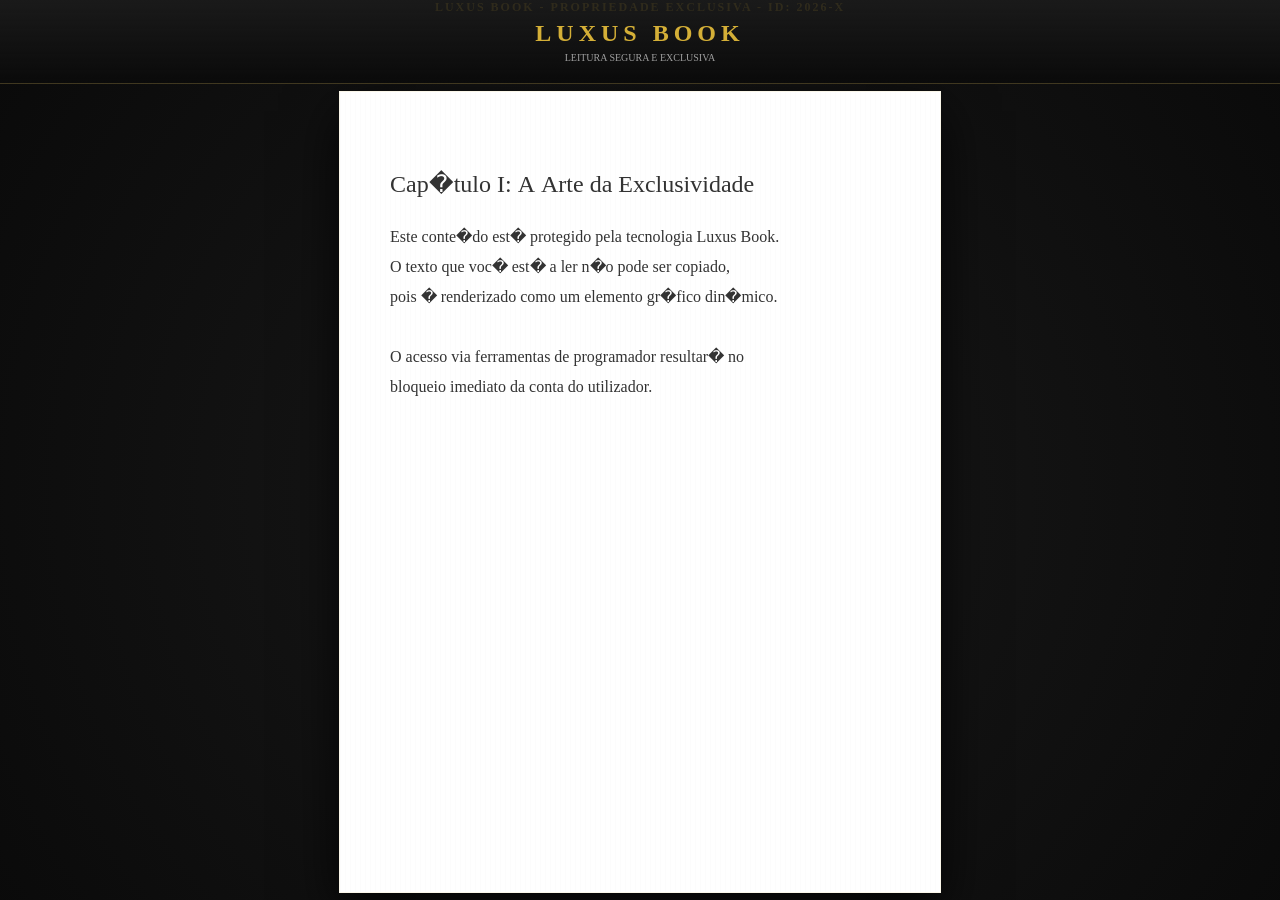
==== index.html @ 4447b988 "Add files via upload" ====
<!DOCTYPE html>
<html lang="pt-pt">
<head>
    <meta charset="UTF-8">
    <meta name="viewport" content="width=device-width, initial-scale=1.0, maximum-scale=1.0, user-scalable=no">
    <title>Luxus Book - Secure Digital Vault</title>
    
    <style>
        /* --- ESTILO LUXUS BOOK --- */
        :root {
            --luxus-gold: #D4AF37;
            --luxus-black: #0a0a0a;
            --luxus-white: #ffffff;
        }

        body, html {
            margin: 0;
            padding: 0;
            background-color: var(--luxus-black);
            font-family: 'Georgia', serif;
            overflow: hidden; /* Impede scroll desnecess�rio */
            height: 100%;
        }

        #luxus-reader-container {
            display: flex;
            flex-direction: column;
            align-items: center;
            height: 100vh;
            width: 100vw;
            position: relative;
            user-select: none !important;
            -webkit-user-select: none;
        }

        /* --- MARCA D'�GUA DIN�MICA --- */
        #luxus-tracker {
            position: fixed;
            z-index: 9999;
            opacity: 0.12;
            color: var(--luxus-gold);
            pointer-events: none;
            font-size: 12px;
            font-weight: bold;
            white-space: nowrap;
            text-transform: uppercase;
            letter-spacing: 2px;
        }

        /* --- CABE�ALHO --- */
        .luxus-header {
            width: 100%;
            padding: 20px 0;
            text-align: center;
            background: linear-gradient(to bottom, #1a1a1a, transparent);
            border-bottom: 1px solid rgba(212, 175, 55, 0.2);
            z-index: 100;
        }

        .luxus-header h1 {
            color: var(--luxus-gold);
            margin: 0;
            font-size: 24px;
            letter-spacing: 5px;
        }

        .luxus-header p {
            color: var(--luxus-white);
            font-size: 10px;
            margin: 5px 0 0;
            text-transform: uppercase;
            opacity: 0.6;
        }

        /* --- �REA DO LEITOR --- */
        #canvas-holder {
            flex-grow: 1;
            display: flex;
            justify-content: center;
            align-items: center;
            padding: 20px;
            width: 100%;
            overflow-y: auto;
            background: radial-gradient(circle, #1a1a1a 0%, #0a0a0a 100%);
        }

        #luxus-canvas {
            box-shadow: 0 20px 50px rgba(0,0,0,0.8);
            max-width: 100%;
            border: 1px solid rgba(212, 175, 55, 0.1);
            background-color: white;
            transition: filter 0.3s ease;
        }

        /* --- ALERTAS E BLOQUEIOS --- */
        #violation-alert {
            display: none;
            position: fixed;
            top: 0;
            left: 0;
            width: 100%;
            height: 100%;
            background: var(--luxus-black);
            color: #ff4444;
            z-index: 10000;
            justify-content: center;
            align-items: center;
            text-align: center;
            font-family: sans-serif;
            padding: 20px;
            box-sizing: border-box;
        }

        /* ESCUDO DE IMPRESS�O */
        @media print {
            body { display: none !important; }
        }
    </style>
</head>
<body oncontextmenu="return false;">

    <div id="luxus-reader-container">
        <!-- Marca d'�gua de Rastreamento -->
        <div id="luxus-tracker">LUXUS BOOK - PROPRIEDADE EXCLUSIVA - ID: 2026-X</div>
        
        <!-- Aviso de Viola��o -->
        <div id="violation-alert">
            <div>
                <h1 style="font-size: 40px;">??</h1>
                <h2>ACESSO BLOQUEADO</h2>
                <p>Foi detectada uma tentativa de captura de ecr� ou interfer�ncia t�cnica.</p>
                <p style="color: gray; font-size: 12px;">Esta ocorr�ncia foi enviada para o administrador do Luxus Book.</p>
            </div>
        </div>

        <header class="luxus-header">
            <h1>LUXUS BOOK</h1>
            <p>Leitura Segura e Exclusiva</p>
        </header>

        <div id="canvas-holder">
            <canvas id="luxus-canvas"></canvas>
        </div>
    </div>

    <script>
        (function() {
            'use strict';

            // --- 1. BLOQUEIO DE ENGENHARIA REVERSA (ANTI-DEBUG) ---
            setInterval(function() {
                const t0 = performance.now();
                debugger; 
                const t1 = performance.now();
                if (t1 - t0 > 100) {
                    document.getElementById('luxus-reader-container').style.display = 'none';
                    document.body.innerHTML = "<div style='color:white; text-align:center; margin-top:20%;'>Acesso revogado: Uso de ferramentas de inspe��o detectado.</div>";
                }
            }, 500);

            // --- 2. PROTE��O CONTRA CAPTURA (SCREENSHOT/PRINT) ---
            window.addEventListener('keyup', (e) => {
                if (e.key === 'PrintScreen' || e.keyCode === 44) {
                    navigator.clipboard.writeText("Acesso Proibido - Luxus Book");
                    triggerViolation();
                }
            });

            function triggerViolation() {
                document.getElementById('canvas-holder').style.display = 'none';
                document.getElementById('violation-alert').style.display = 'flex';
            }

            // --- 3. BLOQUEIO DE TECLAS DE ATALHO ---
            window.addEventListener('keydown', (e) => {
                const forbidden = ['s', 'p', 'u', 'i', 'c', 'j'];
                if ((e.ctrlKey || e.metaKey) && forbidden.includes(e.key.toLowerCase())) {
                    e.preventDefault();
                    return false;
                }
            });

            // --- 4. MARCA D'�GUA DIN�MICA (TRACKING) ---
            const tracker = document.getElementById('luxus-tracker');
            document.addEventListener('mousemove', (e) => {
                tracker.style.left = (e.clientX + 20) + 'px';
                tracker.style.top = (e.clientY + 20) + 'px';
            });

            // --- 5. RENDERIZA��O SEGURA (Simula��o de carga) ---
            const canvas = document.getElementById('luxus-canvas');
            const ctx = canvas.getContext('2d');

            function renderLuxusPage() {
                canvas.width = 600;
                canvas.height = 800;
                
                // Simula��o de conte�do desenhado (O texto nunca � texto real no DOM)
                ctx.fillStyle = "white";
                ctx.fillRect(0, 0, canvas.width, canvas.height);
                
                ctx.fillStyle = "#333";
                ctx.font = "24px Georgia";
                ctx.fillText("Cap�tulo I: A Arte da Exclusividade", 50, 100);
                
                ctx.font = "16px Georgia";
                const lines = [
                    "Este conte�do est� protegido pela tecnologia Luxus Book.",
                    "O texto que voc� est� a ler n�o pode ser copiado,",
                    "pois � renderizado como um elemento gr�fico din�mico.",
                    "",
                    "O acesso via ferramentas de programador resultar� no",
                    "bloqueio imediato da conta do utilizador."
                ];
                
                lines.forEach((line, index) => {
                    ctx.fillText(line, 50, 150 + (index * 30));
                });

                // Ru�do visual anti-OCR
                ctx.fillStyle = "rgba(0,0,0,0.01)";
                for(let i=0; i<canvas.width; i+=5) {
                    ctx.fillRect(i, 0, 1, canvas.height);
                }
            }

            renderLuxusPage();
        })();
    </script>
</body>
</html>
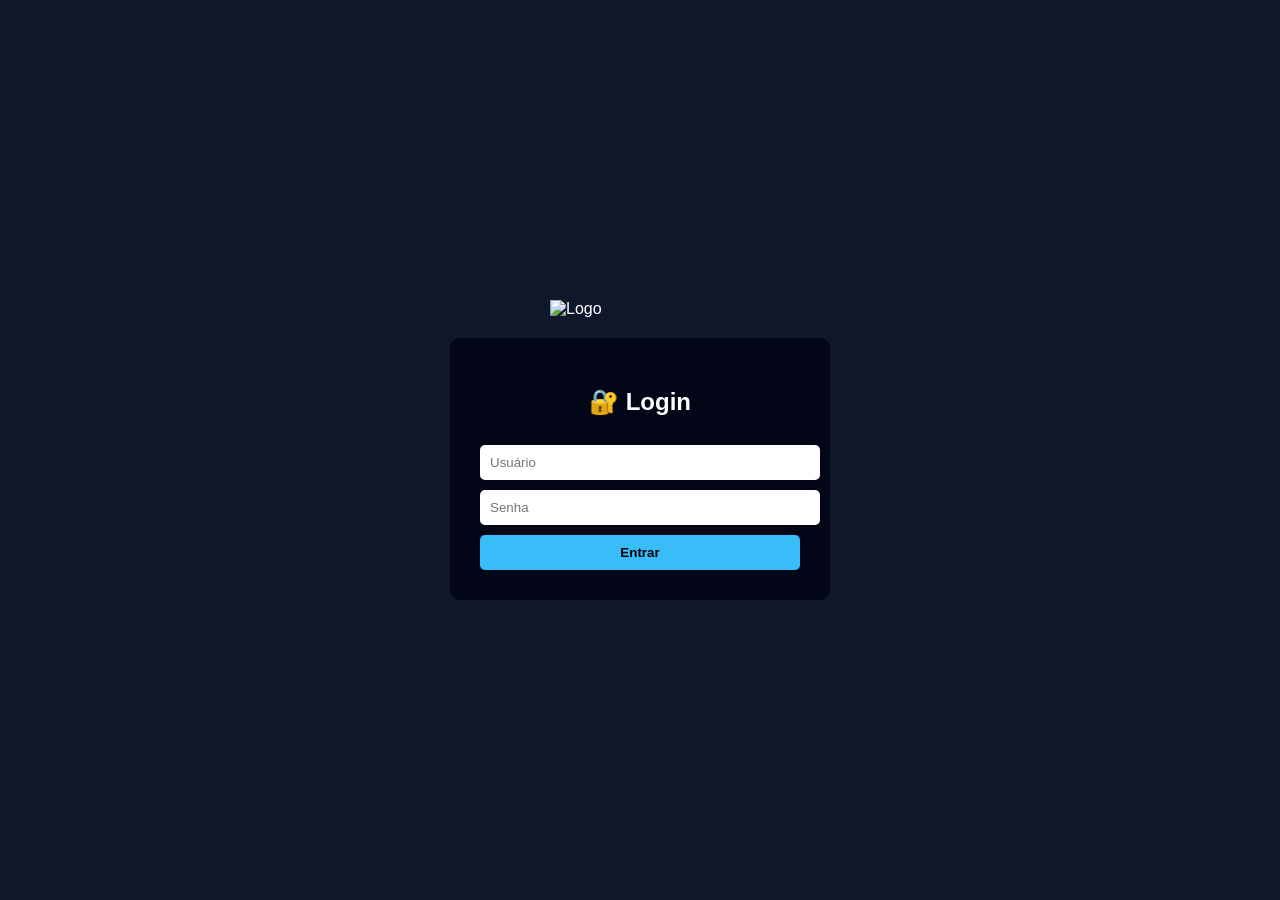
==== commit d2b926fc: "index.html" ====
--- a/index.html
+++ b/index.html
@@ -1,231 +1,103 @@
 <!DOCTYPE html>
-<html lang="pt-pt">
+<html lang="pt">
 <head>
-    <meta charset="UTF-8">
-    <meta name="viewport" content="width=device-width, initial-scale=1.0, maximum-scale=1.0, user-scalable=no">
-    <title>Luxus Book - Secure Digital Vault</title>
-    
-    <style>
-        /* --- ESTILO LUXUS BOOK --- */
-        :root {
-            --luxus-gold: #D4AF37;
-            --luxus-black: #0a0a0a;
-            --luxus-white: #ffffff;
-        }
+<meta charset="UTF-8">
+<title>Login</title>
 
-        body, html {
-            margin: 0;
-            padding: 0;
-            background-color: var(--luxus-black);
-            font-family: 'Georgia', serif;
-            overflow: hidden; /* Impede scroll desnecess�rio */
-            height: 100%;
-        }
+<style>
+body {
+  margin: 0;
+  font-family: Arial;
+  background: #0f172a;
+  display: flex;
+  flex-direction: column;
+  align-items: center;
+  justify-content: center;
+  height: 100vh;
+  color: white;
+}
 
-        #luxus-reader-container {
-            display: flex;
-            flex-direction: column;
-            align-items: center;
-            height: 100vh;
-            width: 100vw;
-            position: relative;
-            user-select: none !important;
-            -webkit-user-select: none;
-        }
+/* LOGO FORA DA BOX */
+.logo {
+  width: 180px;
+  height: auto;
+  object-fit: contain;
+  margin-bottom: 20px;
+}
 
-        /* --- MARCA D'�GUA DIN�MICA --- */
-        #luxus-tracker {
-            position: fixed;
-            z-index: 9999;
-            opacity: 0.12;
-            color: var(--luxus-gold);
-            pointer-events: none;
-            font-size: 12px;
-            font-weight: bold;
-            white-space: nowrap;
-            text-transform: uppercase;
-            letter-spacing: 2px;
-        }
+/* caixa login */
+.box {
+  background: #020617;
+  padding: 30px;
+  border-radius: 10px;
+  width: 320px;
+  text-align: center;
+}
 
-        /* --- CABE�ALHO --- */
-        .luxus-header {
-            width: 100%;
-            padding: 20px 0;
-            text-align: center;
-            background: linear-gradient(to bottom, #1a1a1a, transparent);
-            border-bottom: 1px solid rgba(212, 175, 55, 0.2);
-            z-index: 100;
-        }
+input, button {
+  width: 100%;
+  padding: 10px;
+  margin-top: 10px;
+  border-radius: 5px;
+  border: none;
+}
 
-        .luxus-header h1 {
-            color: var(--luxus-gold);
-            margin: 0;
-            font-size: 24px;
-            letter-spacing: 5px;
-        }
+button {
+  background: #38bdf8;
+  font-weight: bold;
+  cursor: pointer;
+  transition: 0.3s;
+}
 
-        .luxus-header p {
-            color: var(--luxus-white);
-            font-size: 10px;
-            margin: 5px 0 0;
-            text-transform: uppercase;
-            opacity: 0.6;
-        }
+button:hover {
+  background: #0ea5e9;
+}
 
-        /* --- �REA DO LEITOR --- */
-        #canvas-holder {
-            flex-grow: 1;
-            display: flex;
-            justify-content: center;
-            align-items: center;
-            padding: 20px;
-            width: 100%;
-            overflow-y: auto;
-            background: radial-gradient(circle, #1a1a1a 0%, #0a0a0a 100%);
-        }
+/* responsivo */
+@media (max-width: 500px) {
+  .box {
+    width: 85%;
+  }
 
-        #luxus-canvas {
-            box-shadow: 0 20px 50px rgba(0,0,0,0.8);
-            max-width: 100%;
-            border: 1px solid rgba(212, 175, 55, 0.1);
-            background-color: white;
-            transition: filter 0.3s ease;
-        }
+  .logo {
+    width: 140px;
+    height: auto;
+  }
+}
+</style>
+</head>
 
-        /* --- ALERTAS E BLOQUEIOS --- */
-        #violation-alert {
-            display: none;
-            position: fixed;
-            top: 0;
-            left: 0;
-            width: 100%;
-            height: 100%;
-            background: var(--luxus-black);
-            color: #ff4444;
-            z-index: 10000;
-            justify-content: center;
-            align-items: center;
-            text-align: center;
-            font-family: sans-serif;
-            padding: 20px;
-            box-sizing: border-box;
-        }
+<body>
 
-        /* ESCUDO DE IMPRESS�O */
-        @media print {
-            body { display: none !important; }
-        }
-    </style>
-</head>
-<body oncontextmenu="return false;">
+<!-- LOGO FORA DA BOX -->
+<img src="Cleanvault actualizado.png" class="logo" alt="Logo">
 
-    <div id="luxus-reader-container">
-        <!-- Marca d'�gua de Rastreamento -->
-        <div id="luxus-tracker">LUXUS BOOK - PROPRIEDADE EXCLUSIVA - ID: 2026-X</div>
-        
-        <!-- Aviso de Viola��o -->
-        <div id="violation-alert">
-            <div>
-                <h1 style="font-size: 40px;">??</h1>
-                <h2>ACESSO BLOQUEADO</h2>
-                <p>Foi detectada uma tentativa de captura de ecr� ou interfer�ncia t�cnica.</p>
-                <p style="color: gray; font-size: 12px;">Esta ocorr�ncia foi enviada para o administrador do Luxus Book.</p>
-            </div>
-        </div>
+<div class="box">
+  <h2>🔐 Login</h2>
 
-        <header class="luxus-header">
-            <h1>LUXUS BOOK</h1>
-            <p>Leitura Segura e Exclusiva</p>
-        </header>
+  <input id="user" placeholder="Usuário">
+  <input id="pass" type="password" placeholder="Senha">
 
-        <div id="canvas-holder">
-            <canvas id="luxus-canvas"></canvas>
-        </div>
-    </div>
+  <button onclick="login()">Entrar</button>
+</div>
 
-    <script>
-        (function() {
-            'use strict';
+<script>
+function login() {
+  const user = document.getElementById("user").value;
+  const pass = document.getElementById("pass").value;
 
-            // --- 1. BLOQUEIO DE ENGENHARIA REVERSA (ANTI-DEBUG) ---
-            setInterval(function() {
-                const t0 = performance.now();
-                debugger; 
-                const t1 = performance.now();
-                if (t1 - t0 > 100) {
-                    document.getElementById('luxus-reader-container').style.display = 'none';
-                    document.body.innerHTML = "<div style='color:white; text-align:center; margin-top:20%;'>Acesso revogado: Uso de ferramentas de inspe��o detectado.</div>";
-                }
-            }, 500);
+  const users = JSON.parse(localStorage.getItem("users")) || [];
 
-            // --- 2. PROTE��O CONTRA CAPTURA (SCREENSHOT/PRINT) ---
-            window.addEventListener('keyup', (e) => {
-                if (e.key === 'PrintScreen' || e.keyCode === 44) {
-                    navigator.clipboard.writeText("Acesso Proibido - Luxus Book");
-                    triggerViolation();
-                }
-            });
+  const found = users.find(u => u.username === user && u.password === pass);
 
-            function triggerViolation() {
-                document.getElementById('canvas-holder').style.display = 'none';
-                document.getElementById('violation-alert').style.display = 'flex';
-            }
+  if(found) {
+    localStorage.setItem("loggedUser", user);
+    window.location.href = "bienviu.html";
+  } else {
+    alert("Usuário ou senha incorretos");
+  }
+}
+</script>
 
-            // --- 3. BLOQUEIO DE TECLAS DE ATALHO ---
-            window.addEventListener('keydown', (e) => {
-                const forbidden = ['s', 'p', 'u', 'i', 'c', 'j'];
-                if ((e.ctrlKey || e.metaKey) && forbidden.includes(e.key.toLowerCase())) {
-                    e.preventDefault();
-                    return false;
-                }
-            });
-
-            // --- 4. MARCA D'�GUA DIN�MICA (TRACKING) ---
-            const tracker = document.getElementById('luxus-tracker');
-            document.addEventListener('mousemove', (e) => {
-                tracker.style.left = (e.clientX + 20) + 'px';
-                tracker.style.top = (e.clientY + 20) + 'px';
-            });
-
-            // --- 5. RENDERIZA��O SEGURA (Simula��o de carga) ---
-            const canvas = document.getElementById('luxus-canvas');
-            const ctx = canvas.getContext('2d');
-
-            function renderLuxusPage() {
-                canvas.width = 600;
-                canvas.height = 800;
-                
-                // Simula��o de conte�do desenhado (O texto nunca � texto real no DOM)
-                ctx.fillStyle = "white";
-                ctx.fillRect(0, 0, canvas.width, canvas.height);
-                
-                ctx.fillStyle = "#333";
-                ctx.font = "24px Georgia";
-                ctx.fillText("Cap�tulo I: A Arte da Exclusividade", 50, 100);
-                
-                ctx.font = "16px Georgia";
-                const lines = [
-                    "Este conte�do est� protegido pela tecnologia Luxus Book.",
-                    "O texto que voc� est� a ler n�o pode ser copiado,",
-                    "pois � renderizado como um elemento gr�fico din�mico.",
-                    "",
-                    "O acesso via ferramentas de programador resultar� no",
-                    "bloqueio imediato da conta do utilizador."
-                ];
-                
-                lines.forEach((line, index) => {
-                    ctx.fillText(line, 50, 150 + (index * 30));
-                });
-
-                // Ru�do visual anti-OCR
-                ctx.fillStyle = "rgba(0,0,0,0.01)";
-                for(let i=0; i<canvas.width; i+=5) {
-                    ctx.fillRect(i, 0, 1, canvas.height);
-                }
-            }
-
-            renderLuxusPage();
-        })();
-    </script>
 </body>
-</html>+</html>
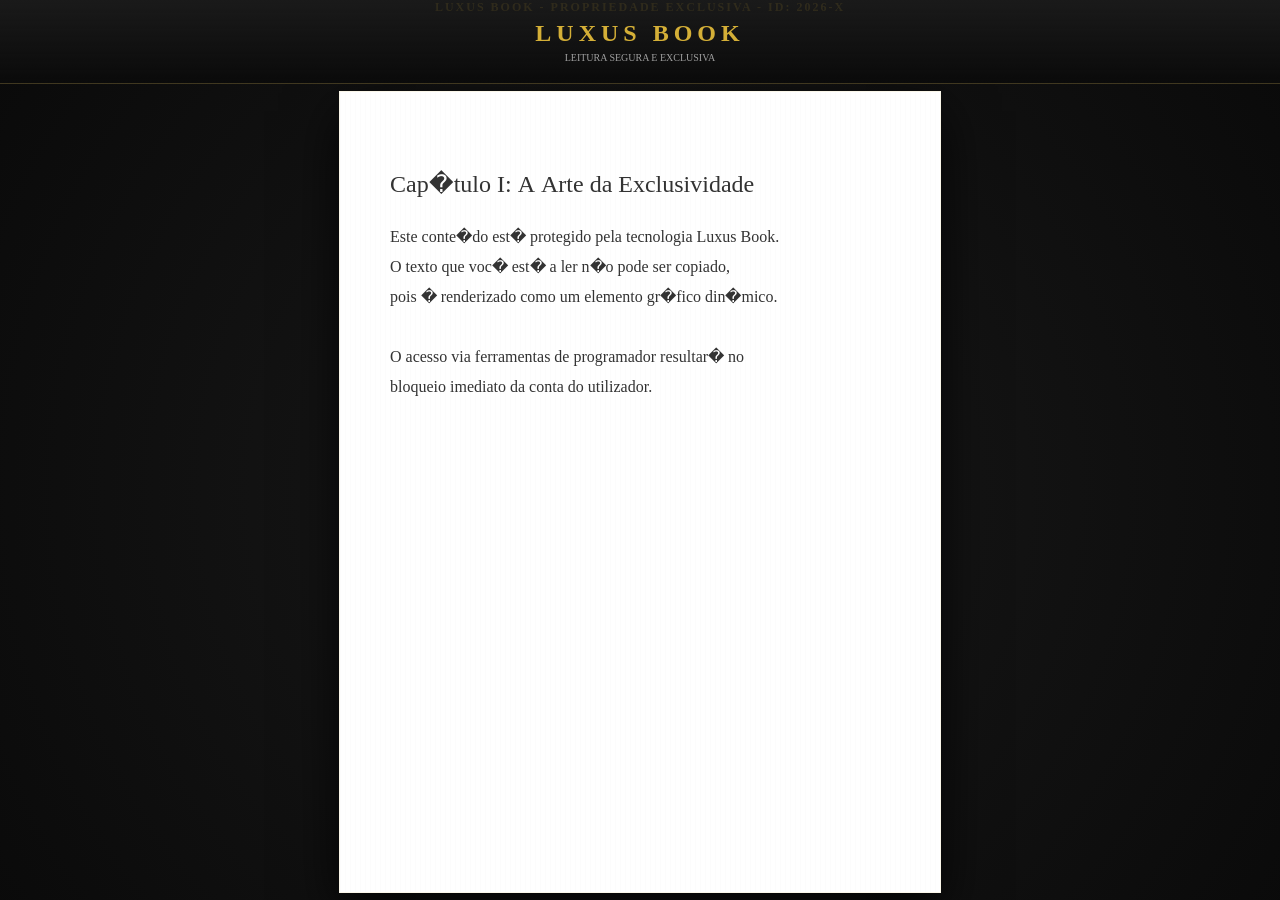
==== commit 3a5d8cac: "Add files via upload" ====
--- a/index.html
+++ b/index.html
@@ -1,103 +1,231 @@
 <!DOCTYPE html>
-<html lang="pt">
+<html lang="pt-pt">
 <head>
-<meta charset="UTF-8">
-<title>Login</title>
-
-<style>
-body {
-  margin: 0;
-  font-family: Arial;
-  background: #0f172a;
-  display: flex;
-  flex-direction: column;
-  align-items: center;
-  justify-content: center;
-  height: 100vh;
-  color: white;
-}
-
-/* LOGO FORA DA BOX */
-.logo {
-  width: 180px;
-  height: auto;
-  object-fit: contain;
-  margin-bottom: 20px;
-}
-
-/* caixa login */
-.box {
-  background: #020617;
-  padding: 30px;
-  border-radius: 10px;
-  width: 320px;
-  text-align: center;
-}
-
-input, button {
-  width: 100%;
-  padding: 10px;
-  margin-top: 10px;
-  border-radius: 5px;
-  border: none;
-}
-
-button {
-  background: #38bdf8;
-  font-weight: bold;
-  cursor: pointer;
-  transition: 0.3s;
-}
-
-button:hover {
-  background: #0ea5e9;
-}
-
-/* responsivo */
-@media (max-width: 500px) {
-  .box {
-    width: 85%;
-  }
-
-  .logo {
-    width: 140px;
-    height: auto;
-  }
-}
-</style>
+    <meta charset="UTF-8">
+    <meta name="viewport" content="width=device-width, initial-scale=1.0, maximum-scale=1.0, user-scalable=no">
+    <title>Luxus Book - Secure Digital Vault</title>
+    
+    <style>
+        /* --- ESTILO LUXUS BOOK --- */
+        :root {
+            --luxus-gold: #D4AF37;
+            --luxus-black: #0a0a0a;
+            --luxus-white: #ffffff;
+        }
+
+        body, html {
+            margin: 0;
+            padding: 0;
+            background-color: var(--luxus-black);
+            font-family: 'Georgia', serif;
+            overflow: hidden; /* Impede scroll desnecess�rio */
+            height: 100%;
+        }
+
+        #luxus-reader-container {
+            display: flex;
+            flex-direction: column;
+            align-items: center;
+            height: 100vh;
+            width: 100vw;
+            position: relative;
+            user-select: none !important;
+            -webkit-user-select: none;
+        }
+
+        /* --- MARCA D'�GUA DIN�MICA --- */
+        #luxus-tracker {
+            position: fixed;
+            z-index: 9999;
+            opacity: 0.12;
+            color: var(--luxus-gold);
+            pointer-events: none;
+            font-size: 12px;
+            font-weight: bold;
+            white-space: nowrap;
+            text-transform: uppercase;
+            letter-spacing: 2px;
+        }
+
+        /* --- CABE�ALHO --- */
+        .luxus-header {
+            width: 100%;
+            padding: 20px 0;
+            text-align: center;
+            background: linear-gradient(to bottom, #1a1a1a, transparent);
+            border-bottom: 1px solid rgba(212, 175, 55, 0.2);
+            z-index: 100;
+        }
+
+        .luxus-header h1 {
+            color: var(--luxus-gold);
+            margin: 0;
+            font-size: 24px;
+            letter-spacing: 5px;
+        }
+
+        .luxus-header p {
+            color: var(--luxus-white);
+            font-size: 10px;
+            margin: 5px 0 0;
+            text-transform: uppercase;
+            opacity: 0.6;
+        }
+
+        /* --- �REA DO LEITOR --- */
+        #canvas-holder {
+            flex-grow: 1;
+            display: flex;
+            justify-content: center;
+            align-items: center;
+            padding: 20px;
+            width: 100%;
+            overflow-y: auto;
+            background: radial-gradient(circle, #1a1a1a 0%, #0a0a0a 100%);
+        }
+
+        #luxus-canvas {
+            box-shadow: 0 20px 50px rgba(0,0,0,0.8);
+            max-width: 100%;
+            border: 1px solid rgba(212, 175, 55, 0.1);
+            background-color: white;
+            transition: filter 0.3s ease;
+        }
+
+        /* --- ALERTAS E BLOQUEIOS --- */
+        #violation-alert {
+            display: none;
+            position: fixed;
+            top: 0;
+            left: 0;
+            width: 100%;
+            height: 100%;
+            background: var(--luxus-black);
+            color: #ff4444;
+            z-index: 10000;
+            justify-content: center;
+            align-items: center;
+            text-align: center;
+            font-family: sans-serif;
+            padding: 20px;
+            box-sizing: border-box;
+        }
+
+        /* ESCUDO DE IMPRESS�O */
+        @media print {
+            body { display: none !important; }
+        }
+    </style>
 </head>
-
-<body>
-
-<!-- LOGO FORA DA BOX -->
-<img src="Cleanvault actualizado.png" class="logo" alt="Logo">
-
-<div class="box">
-  <h2>🔐 Login</h2>
-
-  <input id="user" placeholder="Usuário">
-  <input id="pass" type="password" placeholder="Senha">
-
-  <button onclick="login()">Entrar</button>
-</div>
-
-<script>
-function login() {
-  const user = document.getElementById("user").value;
-  const pass = document.getElementById("pass").value;
-
-  const users = JSON.parse(localStorage.getItem("users")) || [];
-
-  const found = users.find(u => u.username === user && u.password === pass);
-
-  if(found) {
-    localStorage.setItem("loggedUser", user);
-    window.location.href = "bienviu.html";
-  } else {
-    alert("Usuário ou senha incorretos");
-  }
-}
-</script>
-
+<body oncontextmenu="return false;">
+
+    <div id="luxus-reader-container">
+        <!-- Marca d'�gua de Rastreamento -->
+        <div id="luxus-tracker">LUXUS BOOK - PROPRIEDADE EXCLUSIVA - ID: 2026-X</div>
+        
+        <!-- Aviso de Viola��o -->
+        <div id="violation-alert">
+            <div>
+                <h1 style="font-size: 40px;">??</h1>
+                <h2>ACESSO BLOQUEADO</h2>
+                <p>Foi detectada uma tentativa de captura de ecr� ou interfer�ncia t�cnica.</p>
+                <p style="color: gray; font-size: 12px;">Esta ocorr�ncia foi enviada para o administrador do Luxus Book.</p>
+            </div>
+        </div>
+
+        <header class="luxus-header">
+            <h1>LUXUS BOOK</h1>
+            <p>Leitura Segura e Exclusiva</p>
+        </header>
+
+        <div id="canvas-holder">
+            <canvas id="luxus-canvas"></canvas>
+        </div>
+    </div>
+
+    <script>
+        (function() {
+            'use strict';
+
+            // --- 1. BLOQUEIO DE ENGENHARIA REVERSA (ANTI-DEBUG) ---
+            setInterval(function() {
+                const t0 = performance.now();
+                debugger; 
+                const t1 = performance.now();
+                if (t1 - t0 > 100) {
+                    document.getElementById('luxus-reader-container').style.display = 'none';
+                    document.body.innerHTML = "<div style='color:white; text-align:center; margin-top:20%;'>Acesso revogado: Uso de ferramentas de inspe��o detectado.</div>";
+                }
+            }, 500);
+
+            // --- 2. PROTE��O CONTRA CAPTURA (SCREENSHOT/PRINT) ---
+            window.addEventListener('keyup', (e) => {
+                if (e.key === 'PrintScreen' || e.keyCode === 44) {
+                    navigator.clipboard.writeText("Acesso Proibido - Luxus Book");
+                    triggerViolation();
+                }
+            });
+
+            function triggerViolation() {
+                document.getElementById('canvas-holder').style.display = 'none';
+                document.getElementById('violation-alert').style.display = 'flex';
+            }
+
+            // --- 3. BLOQUEIO DE TECLAS DE ATALHO ---
+            window.addEventListener('keydown', (e) => {
+                const forbidden = ['s', 'p', 'u', 'i', 'c', 'j'];
+                if ((e.ctrlKey || e.metaKey) && forbidden.includes(e.key.toLowerCase())) {
+                    e.preventDefault();
+                    return false;
+                }
+            });
+
+            // --- 4. MARCA D'�GUA DIN�MICA (TRACKING) ---
+            const tracker = document.getElementById('luxus-tracker');
+            document.addEventListener('mousemove', (e) => {
+                tracker.style.left = (e.clientX + 20) + 'px';
+                tracker.style.top = (e.clientY + 20) + 'px';
+            });
+
+            // --- 5. RENDERIZA��O SEGURA (Simula��o de carga) ---
+            const canvas = document.getElementById('luxus-canvas');
+            const ctx = canvas.getContext('2d');
+
+            function renderLuxusPage() {
+                canvas.width = 600;
+                canvas.height = 800;
+                
+                // Simula��o de conte�do desenhado (O texto nunca � texto real no DOM)
+                ctx.fillStyle = "white";
+                ctx.fillRect(0, 0, canvas.width, canvas.height);
+                
+                ctx.fillStyle = "#333";
+                ctx.font = "24px Georgia";
+                ctx.fillText("Cap�tulo I: A Arte da Exclusividade", 50, 100);
+                
+                ctx.font = "16px Georgia";
+                const lines = [
+                    "Este conte�do est� protegido pela tecnologia Luxus Book.",
+                    "O texto que voc� est� a ler n�o pode ser copiado,",
+                    "pois � renderizado como um elemento gr�fico din�mico.",
+                    "",
+                    "O acesso via ferramentas de programador resultar� no",
+                    "bloqueio imediato da conta do utilizador."
+                ];
+                
+                lines.forEach((line, index) => {
+                    ctx.fillText(line, 50, 150 + (index * 30));
+                });
+
+                // Ru�do visual anti-OCR
+                ctx.fillStyle = "rgba(0,0,0,0.01)";
+                for(let i=0; i<canvas.width; i+=5) {
+                    ctx.fillRect(i, 0, 1, canvas.height);
+                }
+            }
+
+            renderLuxusPage();
+        })();
+    </script>
 </body>
-</html>
+</html>
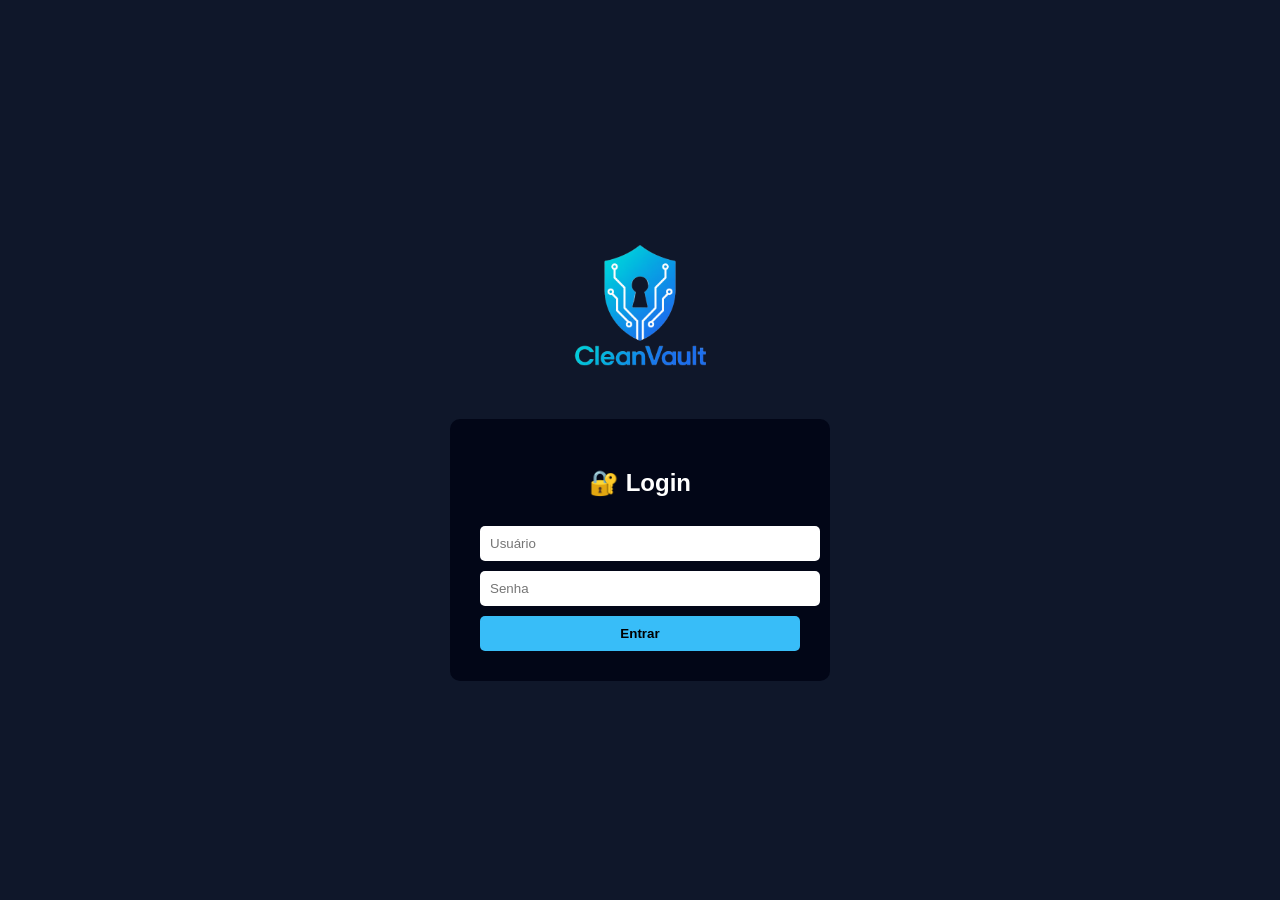
==== commit d42b51fc: "index.html" ====
--- a/index.html
+++ b/index.html
@@ -1,231 +1,103 @@
 <!DOCTYPE html>
-<html lang="pt-pt">
+<html lang="pt">
 <head>
-    <meta charset="UTF-8">
-    <meta name="viewport" content="width=device-width, initial-scale=1.0, maximum-scale=1.0, user-scalable=no">
-    <title>Luxus Book - Secure Digital Vault</title>
-    
-    <style>
-        /* --- ESTILO LUXUS BOOK --- */
-        :root {
-            --luxus-gold: #D4AF37;
-            --luxus-black: #0a0a0a;
-            --luxus-white: #ffffff;
-        }
+<meta charset="UTF-8">
+<title>Login</title>
 
-        body, html {
-            margin: 0;
-            padding: 0;
-            background-color: var(--luxus-black);
-            font-family: 'Georgia', serif;
-            overflow: hidden; /* Impede scroll desnecess�rio */
-            height: 100%;
-        }
+<style>
+body {
+  margin: 0;
+  font-family: Arial;
+  background: #0f172a;
+  display: flex;
+  flex-direction: column;
+  align-items: center;
+  justify-content: center;
+  height: 100vh;
+  color: white;
+}
 
-        #luxus-reader-container {
-            display: flex;
-            flex-direction: column;
-            align-items: center;
-            height: 100vh;
-            width: 100vw;
-            position: relative;
-            user-select: none !important;
-            -webkit-user-select: none;
-        }
+/* LOGO FORA DA BOX */
+.logo {
+  width: 180px;
+  height: auto;
+  object-fit: contain;
+  margin-bottom: 20px;
+}
 
-        /* --- MARCA D'�GUA DIN�MICA --- */
-        #luxus-tracker {
-            position: fixed;
-            z-index: 9999;
-            opacity: 0.12;
-            color: var(--luxus-gold);
-            pointer-events: none;
-            font-size: 12px;
-            font-weight: bold;
-            white-space: nowrap;
-            text-transform: uppercase;
-            letter-spacing: 2px;
-        }
+/* caixa login */
+.box {
+  background: #020617;
+  padding: 30px;
+  border-radius: 10px;
+  width: 320px;
+  text-align: center;
+}
 
-        /* --- CABE�ALHO --- */
-        .luxus-header {
-            width: 100%;
-            padding: 20px 0;
-            text-align: center;
-            background: linear-gradient(to bottom, #1a1a1a, transparent);
-            border-bottom: 1px solid rgba(212, 175, 55, 0.2);
-            z-index: 100;
-        }
+input, button {
+  width: 100%;
+  padding: 10px;
+  margin-top: 10px;
+  border-radius: 5px;
+  border: none;
+}
 
-        .luxus-header h1 {
-            color: var(--luxus-gold);
-            margin: 0;
-            font-size: 24px;
-            letter-spacing: 5px;
-        }
+button {
+  background: #38bdf8;
+  font-weight: bold;
+  cursor: pointer;
+  transition: 0.3s;
+}
 
-        .luxus-header p {
-            color: var(--luxus-white);
-            font-size: 10px;
-            margin: 5px 0 0;
-            text-transform: uppercase;
-            opacity: 0.6;
-        }
+button:hover {
+  background: #0ea5e9;
+}
 
-        /* --- �REA DO LEITOR --- */
-        #canvas-holder {
-            flex-grow: 1;
-            display: flex;
-            justify-content: center;
-            align-items: center;
-            padding: 20px;
-            width: 100%;
-            overflow-y: auto;
-            background: radial-gradient(circle, #1a1a1a 0%, #0a0a0a 100%);
-        }
+/* responsivo */
+@media (max-width: 500px) {
+  .box {
+    width: 85%;
+  }
 
-        #luxus-canvas {
-            box-shadow: 0 20px 50px rgba(0,0,0,0.8);
-            max-width: 100%;
-            border: 1px solid rgba(212, 175, 55, 0.1);
-            background-color: white;
-            transition: filter 0.3s ease;
-        }
+  .logo {
+    width: 140px;
+    height: auto;
+  }
+}
+</style>
+</head>
 
-        /* --- ALERTAS E BLOQUEIOS --- */
-        #violation-alert {
-            display: none;
-            position: fixed;
-            top: 0;
-            left: 0;
-            width: 100%;
-            height: 100%;
-            background: var(--luxus-black);
-            color: #ff4444;
-            z-index: 10000;
-            justify-content: center;
-            align-items: center;
-            text-align: center;
-            font-family: sans-serif;
-            padding: 20px;
-            box-sizing: border-box;
-        }
+<body>
 
-        /* ESCUDO DE IMPRESS�O */
-        @media print {
-            body { display: none !important; }
-        }
-    </style>
-</head>
-<body oncontextmenu="return false;">
+<!-- LOGO FORA DA BOX -->
+<img src="Cleanvault actualizado.png" class="logo" alt="Logo">
 
-    <div id="luxus-reader-container">
-        <!-- Marca d'�gua de Rastreamento -->
-        <div id="luxus-tracker">LUXUS BOOK - PROPRIEDADE EXCLUSIVA - ID: 2026-X</div>
-        
-        <!-- Aviso de Viola��o -->
-        <div id="violation-alert">
-            <div>
-                <h1 style="font-size: 40px;">??</h1>
-                <h2>ACESSO BLOQUEADO</h2>
-                <p>Foi detectada uma tentativa de captura de ecr� ou interfer�ncia t�cnica.</p>
-                <p style="color: gray; font-size: 12px;">Esta ocorr�ncia foi enviada para o administrador do Luxus Book.</p>
-            </div>
-        </div>
+<div class="box">
+  <h2>🔐 Login</h2>
 
-        <header class="luxus-header">
-            <h1>LUXUS BOOK</h1>
-            <p>Leitura Segura e Exclusiva</p>
-        </header>
+  <input id="user" placeholder="Usuário">
+  <input id="pass" type="password" placeholder="Senha">
 
-        <div id="canvas-holder">
-            <canvas id="luxus-canvas"></canvas>
-        </div>
-    </div>
+  <button onclick="login()">Entrar</button>
+</div>
 
-    <script>
-        (function() {
-            'use strict';
+<script>
+function login() {
+  const user = document.getElementById("user").value;
+  const pass = document.getElementById("pass").value;
 
-            // --- 1. BLOQUEIO DE ENGENHARIA REVERSA (ANTI-DEBUG) ---
-            setInterval(function() {
-                const t0 = performance.now();
-                debugger; 
-                const t1 = performance.now();
-                if (t1 - t0 > 100) {
-                    document.getElementById('luxus-reader-container').style.display = 'none';
-                    document.body.innerHTML = "<div style='color:white; text-align:center; margin-top:20%;'>Acesso revogado: Uso de ferramentas de inspe��o detectado.</div>";
-                }
-            }, 500);
+  const users = JSON.parse(localStorage.getItem("users")) || [];
 
-            // --- 2. PROTE��O CONTRA CAPTURA (SCREENSHOT/PRINT) ---
-            window.addEventListener('keyup', (e) => {
-                if (e.key === 'PrintScreen' || e.keyCode === 44) {
-                    navigator.clipboard.writeText("Acesso Proibido - Luxus Book");
-                    triggerViolation();
-                }
-            });
+  const found = users.find(u => u.username === user && u.password === pass);
 
-            function triggerViolation() {
-                document.getElementById('canvas-holder').style.display = 'none';
-                document.getElementById('violation-alert').style.display = 'flex';
-            }
+  if(found) {
+    localStorage.setItem("loggedUser", user);
+    window.location.href = "bienviu.html";
+  } else {
+    alert("Usuário ou senha incorretos");
+  }
+}
+</script>
 
-            // --- 3. BLOQUEIO DE TECLAS DE ATALHO ---
-            window.addEventListener('keydown', (e) => {
-                const forbidden = ['s', 'p', 'u', 'i', 'c', 'j'];
-                if ((e.ctrlKey || e.metaKey) && forbidden.includes(e.key.toLowerCase())) {
-                    e.preventDefault();
-                    return false;
-                }
-            });
-
-            // --- 4. MARCA D'�GUA DIN�MICA (TRACKING) ---
-            const tracker = document.getElementById('luxus-tracker');
-            document.addEventListener('mousemove', (e) => {
-                tracker.style.left = (e.clientX + 20) + 'px';
-                tracker.style.top = (e.clientY + 20) + 'px';
-            });
-
-            // --- 5. RENDERIZA��O SEGURA (Simula��o de carga) ---
-            const canvas = document.getElementById('luxus-canvas');
-            const ctx = canvas.getContext('2d');
-
-            function renderLuxusPage() {
-                canvas.width = 600;
-                canvas.height = 800;
-                
-                // Simula��o de conte�do desenhado (O texto nunca � texto real no DOM)
-                ctx.fillStyle = "white";
-                ctx.fillRect(0, 0, canvas.width, canvas.height);
-                
-                ctx.fillStyle = "#333";
-                ctx.font = "24px Georgia";
-                ctx.fillText("Cap�tulo I: A Arte da Exclusividade", 50, 100);
-                
-                ctx.font = "16px Georgia";
-                const lines = [
-                    "Este conte�do est� protegido pela tecnologia Luxus Book.",
-                    "O texto que voc� est� a ler n�o pode ser copiado,",
-                    "pois � renderizado como um elemento gr�fico din�mico.",
-                    "",
-                    "O acesso via ferramentas de programador resultar� no",
-                    "bloqueio imediato da conta do utilizador."
-                ];
-                
-                lines.forEach((line, index) => {
-                    ctx.fillText(line, 50, 150 + (index * 30));
-                });
-
-                // Ru�do visual anti-OCR
-                ctx.fillStyle = "rgba(0,0,0,0.01)";
-                for(let i=0; i<canvas.width; i+=5) {
-                    ctx.fillRect(i, 0, 1, canvas.height);
-                }
-            }
-
-            renderLuxusPage();
-        })();
-    </script>
 </body>
-</html>+</html>
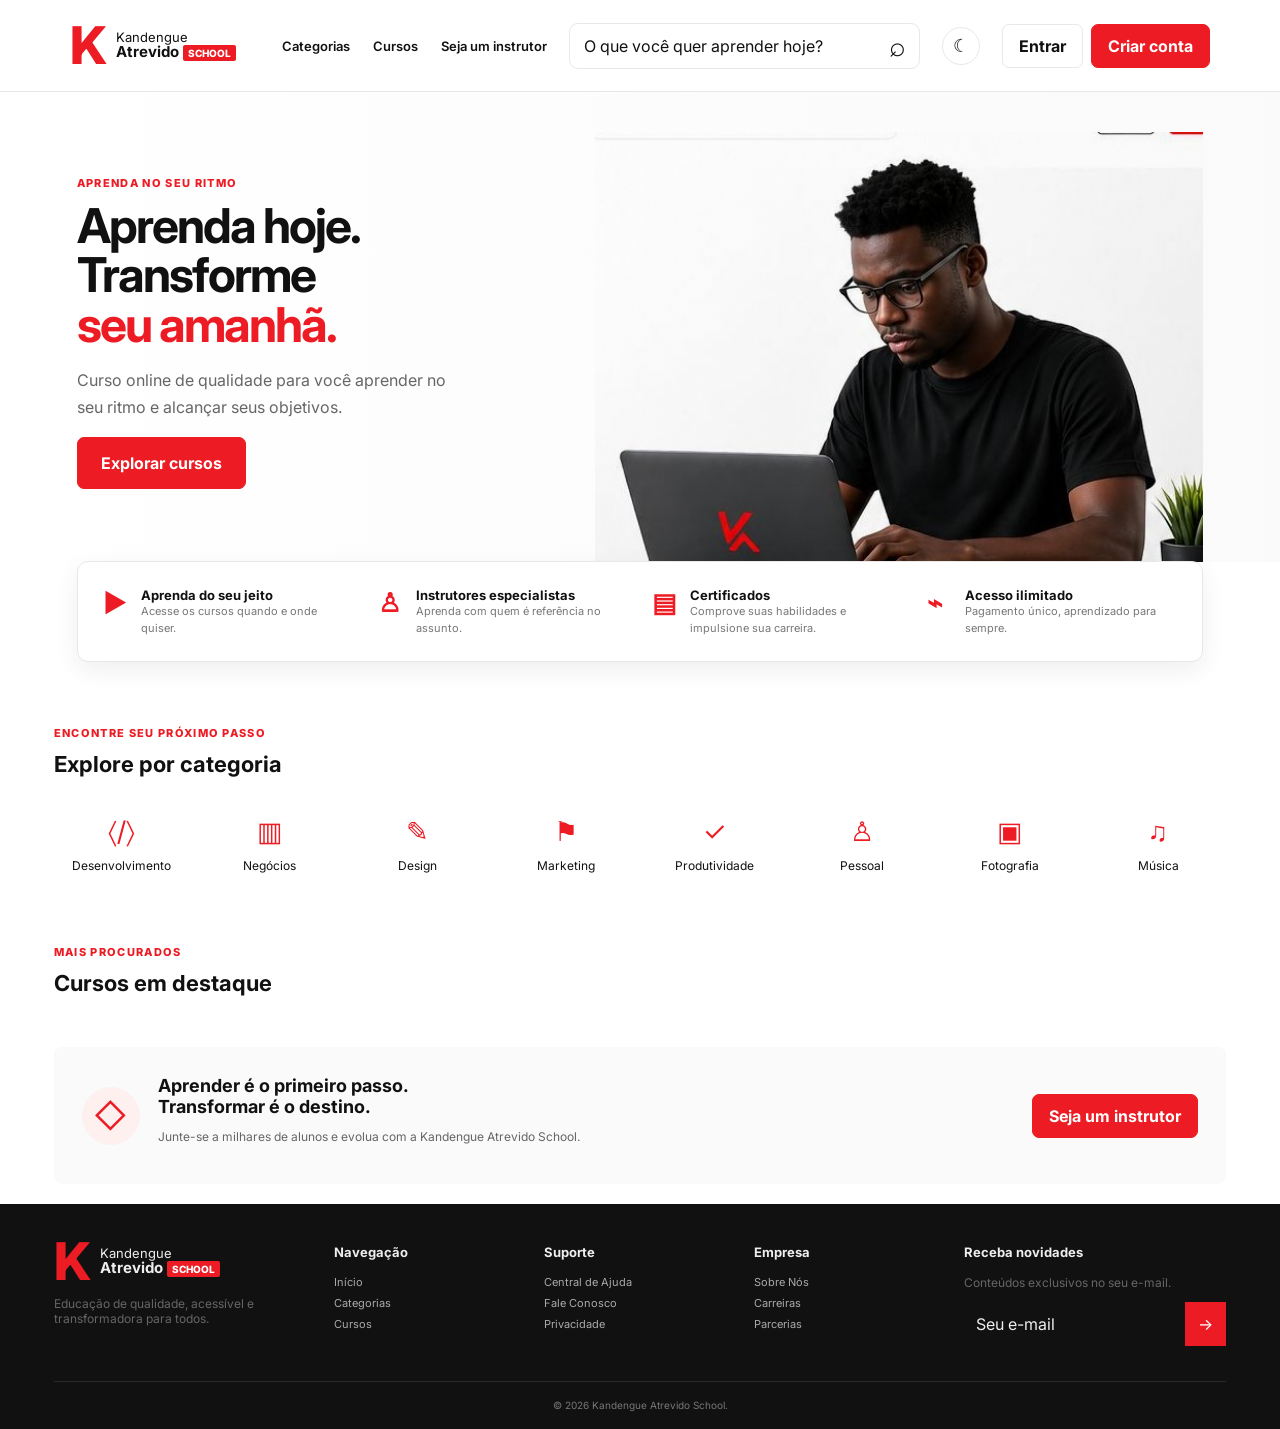
==== commit a0e8e0bb: "Add files via upload" ====
--- a/index.html
+++ b/index.html
@@ -1,103 +1,29 @@
-<!DOCTYPE html>
-<html lang="pt">
-<head>
-<meta charset="UTF-8">
-<title>Login</title>
-
-<style>
-body {
-  margin: 0;
-  font-family: Arial;
-  background: #0f172a;
-  display: flex;
-  flex-direction: column;
-  align-items: center;
-  justify-content: center;
-  height: 100vh;
-  color: white;
-}
-
-/* LOGO FORA DA BOX */
-.logo {
-  width: 180px;
-  height: auto;
-  object-fit: contain;
-  margin-bottom: 20px;
-}
-
-/* caixa login */
-.box {
-  background: #020617;
-  padding: 30px;
-  border-radius: 10px;
-  width: 320px;
-  text-align: center;
-}
-
-input, button {
-  width: 100%;
-  padding: 10px;
-  margin-top: 10px;
-  border-radius: 5px;
-  border: none;
-}
-
-button {
-  background: #38bdf8;
-  font-weight: bold;
-  cursor: pointer;
-  transition: 0.3s;
-}
-
-button:hover {
-  background: #0ea5e9;
-}
-
-/* responsivo */
-@media (max-width: 500px) {
-  .box {
-    width: 85%;
-  }
-
-  .logo {
-    width: 140px;
-    height: auto;
-  }
-}
-</style>
-</head>
-
-<body>
-
-<!-- LOGO FORA DA BOX -->
-<img src="Cleanvault actualizado.png" class="logo" alt="Logo">
-
-<div class="box">
-  <h2>🔐 Login</h2>
-
-  <input id="user" placeholder="Usuário">
-  <input id="pass" type="password" placeholder="Senha">
-
-  <button onclick="login()">Entrar</button>
-</div>
-
-<script>
-function login() {
-  const user = document.getElementById("user").value;
-  const pass = document.getElementById("pass").value;
-
-  const users = JSON.parse(localStorage.getItem("users")) || [];
-
-  const found = users.find(u => u.username === user && u.password === pass);
-
-  if(found) {
-    localStorage.setItem("loggedUser", user);
-    window.location.href = "bienviu.html";
-  } else {
-    alert("Usuário ou senha incorretos");
-  }
-}
-</script>
-
-</body>
-</html>
+<!doctype html>
+<html lang="pt-BR">
+<head>
+<meta charset="utf-8"><meta name="viewport" content="width=device-width,initial-scale=1">
+<title>Kandengue Atrevido School</title>
+<link rel="preconnect" href="https://fonts.googleapis.com"><link rel="preconnect" href="https://fonts.gstatic.com" crossorigin>
+<link href="https://fonts.googleapis.com/css2?family=Inter:wght@400;500;600;700;800&display=swap" rel="stylesheet">
+<link rel="stylesheet" href="styles.css">
+</head>
+<body>
+<div id="splash"><div class="splash-logo">K</div><div class="splash-name">KANDENGUE ATREVIDO <span>SCHOOL</span></div><div class="loader"></div></div>
+<header class="topbar">
+<a class="brand" href="/"><span class="brand-mark">K</span><span>Kandengue<br><b>Atrevido</b> <em>SCHOOL</em></span></a>
+<nav><a href="#categorias">Categorias</a><a href="#cursos">Cursos</a><a href="#instrutor">Seja um instrutor</a></nav>
+<div class="search"><input id="search" placeholder="O que você quer aprender hoje?"><span>⌕</span></div>
+<button id="themeToggle" class="theme-toggle" title="Alternar tema">☾</button><div id="userArea"><button class="outline" onclick="openAuth('login')">Entrar</button><button class="btn-red" onclick="openAuth('register')">Criar conta</button></div>
+</header>
+<main>
+<section class="hero"><div class="hero-copy"><p class="eyebrow">APRENDA NO SEU RITMO</p><h1>Aprenda hoje.<br>Transforme<br><span>seu amanhã.</span></h1><p>Curso online de qualidade para você aprender no seu ritmo e alcançar seus objetivos.</p><button class="btn-red big" onclick="document.querySelector('#cursos').scrollIntoView({behavior:'smooth'})">Explorar cursos</button></div><div class="hero-art"><img src="hero-reference.jpg" alt="Aluno estudando com notebook"></div></section>
+<section class="benefits"><div><b>▶</b><strong>Aprenda do seu jeito</strong><span>Acesse os cursos quando e onde quiser.</span></div><div><b>♙</b><strong>Instrutores especialistas</strong><span>Aprenda com quem é referência no assunto.</span></div><div><b>▤</b><strong>Certificados</strong><span>Comprove suas habilidades e impulsione sua carreira.</span></div><div><b>⌁</b><strong>Acesso ilimitado</strong><span>Pagamento único, aprendizado para sempre.</span></div></section>
+<section id="categorias" class="section"><div class="section-head"><div><p class="eyebrow">ENCONTRE SEU PRÓXIMO PASSO</p><h2>Explore por categoria</h2></div></div><div class="categories"><button data-cat="Desenvolvimento">〈/〉<span>Desenvolvimento</span></button><button data-cat="Negócios">▥<span>Negócios</span></button><button data-cat="Design">✎<span>Design</span></button><button data-cat="Marketing">⚑<span>Marketing</span></button><button data-cat="Produtividade">✓<span>Produtividade</span></button><button data-cat="Pessoal">♙<span>Pessoal</span></button><button data-cat="Fotografia">▣<span>Fotografia</span></button><button data-cat="Música">♫<span>Música</span></button></div></section>
+<section id="cursos" class="section"><div class="section-head"><div><p class="eyebrow">MAIS PROCURADOS</p><h2>Cursos em destaque</h2></div></div><div id="courses" class="course-grid"></div></section>
+<section id="instrutor" class="cta"><div><div class="cta-icon">◇</div><div><h2>Aprender é o primeiro passo.<br>Transformar é o destino.</h2><p>Junte-se a milhares de alunos e evolua com a Kandengue Atrevido School.</p></div></div><button class="btn-red">Seja um instrutor</button></section>
+</main>
+<footer><div><div class="brand"><span class="brand-mark">K</span><span>Kandengue<br><b>Atrevido</b> <em>SCHOOL</em></span></div><p>Educação de qualidade, acessível e transformadora para todos.</p></div><div><h4>Navegação</h4><a href="/">Início</a><a href="#categorias">Categorias</a><a href="#cursos">Cursos</a></div><div><h4>Suporte</h4><a href="#">Central de Ajuda</a><a href="#">Fale Conosco</a><a href="#">Privacidade</a></div><div><h4>Empresa</h4><a href="#">Sobre Nós</a><a href="#">Carreiras</a><a href="#">Parcerias</a></div><div><h4>Receba novidades</h4><p>Conteúdos exclusivos no seu e-mail.</p><div class="newsletter"><input placeholder="Seu e-mail"><button>→</button></div></div><small>© 2026 Kandengue Atrevido School.</small></footer>
+
+<div id="auth" class="modal"><div class="modal-card"><button class="close" onclick="closeAuth()">×</button><div class="auth-logo">K</div><div class="tabs"><button id="tabLogin" onclick="switchAuth('login')">Entrar</button><button id="tabRegister" onclick="switchAuth('register')">Criar conta</button></div><form id="authForm"><label id="nameLabel">Nome<input id="name"></label><label>E-mail<input id="email" type="email" required></label><label>Senha<input id="password" type="password" minlength="8" required></label><button class="btn-red big" type="submit" id="authSubmit">Entrar</button><button class="demo-btn" type="button" onclick="createDemo()">Criar conta fictícia de teste</button><p id="authMsg"></p></form></div></div>
+<script src="app.js"></script>
+</body></html>
--- a/styles.css
+++ b/styles.css
@@ -0,0 +1,243 @@
+*{box-sizing:border-box}html{scroll-behavior:smooth}body{margin:0;font-family:Inter,Arial,sans-serif;color:#111;background:#fff}button,input{font:inherit}button{cursor:pointer}a{text-decoration:none;color:inherit}.topbar{height:92px;display:flex;align-items:center;gap:28px;padding:0 5.5%;border-bottom:1px solid #eee;position:sticky;top:0;background:#fff;z-index:20}.brand{display:flex;align-items:center;gap:9px;font-size:13px;line-height:1.05;min-width:190px}.brand-mark{font-size:52px;font-weight:800;color:#ed1c24;line-height:.75}.brand b{font-size:15px}.brand em{font-style:normal;background:#ed1c24;color:#fff;padding:2px 5px;border-radius:2px;font-size:10px;font-weight:800}.topbar nav{display:flex;gap:22px;font-size:13px;font-weight:600}.topbar nav a:hover{color:#ed1c24}.search{height:46px;border:1px solid #ddd;border-radius:9px;display:flex;align-items:center;flex:1;max-width:430px;margin-left:auto}.search input{border:0;outline:0;width:100%;padding:0 14px}.search span{font-size:28px;padding-right:13px}.btn-red,.outline{border-radius:7px;padding:11px 16px;font-weight:700;border:1px solid #ed1c24;background:#ed1c24;color:#fff}.outline{background:#fff;color:#111;border-color:#222;margin-right:8px}.hero{min-height:470px;display:grid;grid-template-columns:46% 54%;padding:0 6%;overflow:hidden;background:linear-gradient(90deg,#fff,#f7f7f7)}.hero-copy{align-self:center}.eyebrow{font-size:11px;letter-spacing:.12em;color:#ed1c24;font-weight:800}.hero h1{font-size:48px;line-height:1.03;letter-spacing:-2px;margin:10px 0 18px}.hero h1 span{color:#ed1c24}.hero-copy>p:not(.eyebrow){color:#555;line-height:1.7;max-width:390px}.big{padding:15px 23px}.hero-art{display:flex;align-items:end;justify-content:center}.hero-art img{width:100%;height:430px;object-fit:cover;object-position:center top;mix-blend-mode:multiply}.benefits{width:88%;margin:-1px auto 35px;background:#fff;border:1px solid #eee;box-shadow:0 8px 25px #0001;border-radius:11px;padding:25px;display:grid;grid-template-columns:repeat(4,1fr);gap:25px;position:relative}.benefits div{display:grid;grid-template-columns:38px 1fr}.benefits b{grid-row:span 2;color:#ed1c24;font-size:26px}.benefits strong{font-size:13px}.benefits span{font-size:11px;color:#777;line-height:1.5}.section{padding:18px 4.2% 28px}.section-head{display:flex;justify-content:space-between;align-items:end;margin-bottom:20px}.section h2{font-size:22px;margin:3px 0}.categories{display:grid;grid-template-columns:repeat(8,1fr);gap:12px}.categories button{background:#fff;border:0;padding:15px 5px;display:flex;flex-direction:column;gap:10px;align-items:center;font-size:27px;color:#ed1c24}.categories span{font-size:12px;color:#222}.course-grid{display:grid;grid-template-columns:repeat(4,1fr);gap:14px}.course{border:1px solid #e8e8e8;border-radius:8px;overflow:hidden;background:#fff;transition:.2s}.course:hover{transform:translateY(-3px);box-shadow:0 10px 25px #0001}.course img{width:100%;height:150px;object-fit:cover}.course-body{padding:14px}.course h3{font-size:14px;line-height:1.3;margin:0 0 8px}.course p{font-size:11px;color:#666;line-height:1.55;min-height:34px}.course-foot{display:flex;justify-content:space-between;align-items:center;margin-top:12px}.buy{border:0;border-radius:6px;background:#ed1c24;color:#fff;padding:7px 10px;font-size:11px;font-weight:700}.cta{margin:0 4.2% 20px;background:#fafafa;border-radius:8px;padding:28px;display:flex;justify-content:space-between;align-items:center}.cta>div{display:flex;align-items:center;gap:18px}.cta-icon{width:58px;height:58px;border-radius:50%;background:#fff0f0;color:#ed1c24;display:grid;place-items:center;font-size:32px}.cta h2{font-size:18px;margin:0 0 6px}.cta p,footer p{font-size:12px;color:#777}footer{background:#111;color:#eee;padding:38px 4.2% 18px;display:grid;grid-template-columns:1.4fr repeat(3,1fr) 1.5fr;gap:35px}footer .brand{margin-bottom:15px}footer a{display:block;color:#aaa;font-size:11px;margin:7px 0}footer h4{font-size:13px;margin:2px 0 15px}.newsletter{display:flex}.newsletter input{width:100%;background:#242424;border:0;padding:12px;color:#fff}.newsletter button{border:0;background:#ed1c24;color:#fff;width:48px}footer small{grid-column:1/-1;text-align:center;border-top:1px solid #292929;padding-top:17px;color:#777;font-size:10px}.modal{position:fixed;inset:0;background:#0009;display:none;place-items:center;z-index:100}.modal.show{display:grid}.modal-card{width:min(430px,92%);background:#fff;border-radius:15px;padding:30px;position:relative;box-shadow:0 25px 70px #0004;animation:modalIn .3s ease}.close{position:absolute;right:16px;top:12px;border:0;background:0;font-size:27px}.auth-logo{color:#ed1c24;font-size:45px;font-weight:800;text-align:center}.tabs{display:flex;border-bottom:1px solid #eee;margin:15px 0 20px}.tabs button{flex:1;border:0;background:#fff;padding:12px;font-weight:700}.tabs button.active{color:#ed1c24;border-bottom:2px solid #ed1c24}.auth-form,label{display:block}.modal label{font-size:12px;font-weight:700;margin:13px 0}.modal input{display:block;width:100%;padding:12px;margin-top:6px;border:1px solid #ddd;border-radius:7px;outline-color:#ed1c24}.modal .big{width:100%;margin-top:8px}.modal p{font-size:12px;color:#ed1c24;text-align:center;min-height:16px}.modal #nameLabel{display:none}#splash{position:fixed;inset:0;background:#111;z-index:999;display:grid;place-content:center;text-align:center;color:#fff;transition:opacity .6s,visibility .6s}.splash-logo{font-size:95px;font-weight:800;color:#ed1c24;line-height:1;animation:pulse 1.2s infinite alternate}.splash-name{font-weight:800;letter-spacing:2px}.splash-name span{background:#ed1c24;padding:2px 5px;font-size:11px}.loader{width:120px;height:3px;background:#333;margin:22px auto 0;overflow:hidden}.loader:after{content:"";display:block;width:45%;height:100%;background:#ed1c24;animation:load 1s infinite}.hide-splash{opacity:0;visibility:hidden}@keyframes pulse{to{transform:scale(1.06)}}@keyframes load{to{transform:translateX(250%)}}@keyframes modalIn{from{transform:translateY(15px);opacity:0}to{transform:none;opacity:1}}@media(max-width:900px){.topbar{height:auto;padding:16px 5%;flex-wrap:wrap}.topbar nav{display:none}.search{order:4;max-width:none;flex-basis:100%}.hero{grid-template-columns:1fr}.hero-art{order:-1;height:250px}.hero-art img{height:300px}.benefits{grid-template-columns:repeat(2,1fr)}.categories{grid-template-columns:repeat(4,1fr)}.course-grid{grid-template-columns:repeat(2,1fr)}footer{grid-template-columns:repeat(2,1fr)}}@media(max-width:560px){.topbar{gap:12px}.topbar .outline{display:none}.hero h1{font-size:38px}.benefits{grid-template-columns:1fr}.categories{grid-template-columns:repeat(2,1fr)}.course-grid{grid-template-columns:1fr}.cta{flex-direction:column;align-items:flex-start;gap:20px}footer{grid-template-columns:1fr}}
+.hello{font-size:12px;font-weight:700;margin-right:8px}.demo-btn{width:100%;border:1px solid #ddd;background:#fff;border-radius:7px;padding:11px;margin-top:8px;font-size:12px;font-weight:700}.checkout-card h2{font-size:19px;line-height:1.35}.checkout-price{font-size:25px;font-weight:800;margin:10px 0 18px}.checkout-card select{display:block;width:100%;padding:12px;margin-top:6px;border:1px solid #ddd;border-radius:7px;background:#fff}.payment-info{background:#fafafa;border:1px solid #eee;border-radius:7px;padding:12px;font-size:11px;color:#666;line-height:1.6;margin:12px 0}.checkout-card .big{width:100%}.checkout-card #checkoutMsg{min-height:28px}
+
+:root{
+  --bg:#fff;--surface:#fff;--surface-2:#fafafa;--text:#111;--muted:#666;
+  --border:#e8e8e8;--shadow:#00000012;--input:#fff;--footer:#111;--footer-text:#eee;
+  --accent:#ed1c24;--accent-soft:#fff0f0;
+}
+html[data-theme="dark"]{
+  --bg:#0f1012;--surface:#17181b;--surface-2:#1d1f23;--text:#f4f4f5;--muted:#a5a7ad;
+  --border:#303238;--shadow:#00000055;--input:#202227;--footer:#08090a;--footer-text:#eee;
+  --accent:#ff3038;--accent-soft:#351518;
+}
+body{background:var(--bg);color:var(--text);transition:background .25s,color .25s}
+.topbar,.modal-card,.course,.benefits{background:var(--surface);border-color:var(--border)}
+.topbar{background:color-mix(in srgb,var(--surface) 94%,transparent)}
+.search{border-color:var(--border);background:var(--input)}
+.search input,.modal input{color:var(--text)}
+.hero{background:linear-gradient(90deg,var(--bg),var(--surface-2))}
+.hero-copy>p:not(.eyebrow),.course p,.cta p,footer p{color:var(--muted)}
+.categories button{background:transparent;color:var(--accent)}
+.categories span{color:var(--text)}
+.section-head h2,.course h3,.benefits strong,.cta h2{color:var(--text)}
+.cta{background:var(--surface-2)}
+.cta-icon{background:var(--accent-soft)}
+footer{background:var(--footer);color:var(--footer-text)}
+.outline{background:var(--surface);color:var(--text);border-color:var(--text)}
+.theme-toggle{width:38px;height:38px;border:1px solid var(--border);border-radius:50%;background:var(--surface);color:var(--text);font-size:18px;display:grid;place-items:center;cursor:pointer}
+.modal{background:#000b}
+.modal input{background:var(--input);border-color:var(--border)}
+.tabs{border-color:var(--border)}
+.tabs button{background:transparent;color:var(--text)}
+
+/* Header final layout: keeps the original desktop look and adapts cleanly to tablets and phones */
+.topbar{
+  display:flex;
+  align-items:center;
+  gap:22px;
+  padding:0 clamp(20px,5.5vw,88px);
+  min-height:92px;
+}
+.topbar nav{
+  display:flex;
+  align-items:center;
+  gap:clamp(12px,1.8vw,24px);
+  flex:0 0 auto;
+}
+.topbar nav a{white-space:nowrap}
+.search{
+  flex:1 1 360px;
+  width:auto;
+  min-width:180px;
+  max-width:430px;
+  margin-left:auto;
+  overflow:hidden;
+}
+.search input{min-width:0;width:100%}
+#userArea{
+  display:flex;
+  align-items:center;
+  justify-content:flex-end;
+  gap:8px;
+  flex:0 0 auto;
+  white-space:nowrap;
+}
+#userArea .outline{margin-right:0}
+.theme-toggle{flex:0 0 38px}
+
+/* Tablet */
+@media (max-width: 1050px){
+  .topbar{
+    gap:14px;
+    padding-left:24px;
+    padding-right:24px;
+  }
+  .brand{min-width:165px}
+  .brand-mark{font-size:46px}
+  .brand b{font-size:13px}
+  .topbar nav{gap:11px;font-size:12px}
+  .search{min-width:160px}
+  #userArea .btn-red{padding:10px 12px}
+}
+
+/* Compact tablet: move search to its own row, preserving a clean menu row */
+@media (max-width: 860px){
+  .topbar{
+    min-height:0;
+    padding:14px 22px;
+    flex-wrap:wrap;
+    row-gap:12px;
+  }
+  .topbar nav{
+    order:2;
+    flex:1 1 auto;
+    justify-content:center;
+  }
+  .search{
+    order:3;
+    flex:1 1 100%;
+    max-width:none;
+    width:100%;
+    margin:0;
+  }
+  #userArea{order:1;margin-left:auto}
+}
+
+/* Phone */
+@media (max-width: 600px){
+  .topbar{
+    padding:13px 16px;
+    column-gap:8px;
+  }
+  .brand{
+    min-width:0;
+    flex:1 1 auto;
+  }
+  .brand-mark{font-size:42px}
+  .brand em{font-size:8px}
+  .topbar nav{
+    order:4;
+    flex:1 1 100%;
+    justify-content:space-between;
+    gap:4px;
+    overflow-x:auto;
+    padding-bottom:2px;
+    scrollbar-width:none;
+  }
+  .topbar nav::-webkit-scrollbar{display:none}
+  .topbar nav a{
+    font-size:11px;
+    padding:5px 4px;
+  }
+  #userArea{
+    gap:5px;
+  }
+  #userArea .outline{display:none}
+  #userArea .btn-red{
+    padding:9px 10px;
+    font-size:11px;
+  }
+  .theme-toggle{width:36px;height:36px}
+  .search{
+    order:3;
+    flex-basis:100%;
+    height:44px;
+  }
+}
+
+/* Small phones */
+@media (max-width: 390px){
+  .topbar{padding:11px 12px}
+  .brand-mark{font-size:37px}
+  .brand{font-size:11px}
+  .brand b{font-size:12px}
+  .brand em{font-size:7px}
+  #userArea .btn-red{font-size:10px;padding:8px}
+  .topbar nav a{font-size:10px}
+}
+
+/* Page-wide responsive tuning */
+@media (max-width: 1100px){
+  .hero{padding-left:5%;padding-right:5%}
+  .benefits{width:90%;grid-template-columns:repeat(2,1fr)}
+  .categories{grid-template-columns:repeat(4,1fr)}
+  .course-grid{grid-template-columns:repeat(3,1fr)}
+  footer{grid-template-columns:1.5fr repeat(2,1fr)}
+}
+@media (max-width: 760px){
+  .hero{grid-template-columns:1fr;min-height:0;padding-top:20px}
+  .hero-copy{padding:15px 0 30px}
+  .hero-art{order:-1;height:250px}
+  .hero-art img{height:280px}
+  .hero h1{font-size:42px}
+  .benefits{width:90%;grid-template-columns:1fr;margin-top:10px}
+  .section{padding-left:5%;padding-right:5%}
+  .course-grid{grid-template-columns:repeat(2,1fr)}
+  footer{grid-template-columns:repeat(2,1fr)}
+}
+@media (max-width: 520px){
+  .hero h1{font-size:36px;letter-spacing:-1.5px}
+  .hero-copy>p:not(.eyebrow){font-size:14px}
+  .hero-art{height:210px}
+  .hero-art img{height:235px}
+  .benefits{padding:18px}
+  .categories{grid-template-columns:repeat(2,1fr)}
+  .course-grid{grid-template-columns:1fr}
+  .course img{height:180px}
+  .cta{margin-left:5%;margin-right:5%;padding:22px}
+  footer{grid-template-columns:1fr;padding-left:6%;padding-right:6%}
+}
+
+/* Final theme synchronization */
+.topbar{background:var(--surface)!important;border-bottom-color:var(--border)!important}
+.search{
+  background:var(--search-bg)!important;
+  border-color:var(--border)!important;
+}
+.search input{
+  background:transparent!important;
+  color:var(--input-text)!important;
+  -webkit-text-fill-color:var(--input-text)!important;
+  caret-color:var(--accent)!important;
+}
+.search input::placeholder{
+  color:var(--placeholder)!important;
+  -webkit-text-fill-color:var(--placeholder)!important;
+  opacity:1!important;
+}
+.modal input,
+.newsletter input{
+  background:var(--input-bg)!important;
+  color:var(--input-text)!important;
+  border-color:var(--border)!important;
+}
+.modal input::placeholder,
+.newsletter input::placeholder{
+  color:var(--placeholder)!important;
+  opacity:1!important;
+}
+.search span{color:var(--text)!important}
+.topbar nav a,
+.categories span,
+.course h3,
+.course-body,
+.section h2,
+.benefits strong,
+.cta h2{color:var(--text)}
+.course{background:var(--surface)!important;border-color:var(--border)!important}
+.benefits{background:var(--surface)!important;border-color:var(--border)!important}
+.cta{background:var(--surface-2)!important}
+.outline{
+  background:var(--surface)!important;
+  color:var(--text)!important;
+  border-color:var(--border)!important;
+}
+.theme-toggle{
+  background:var(--surface)!important;
+  color:var(--text)!important;
+  border-color:var(--border)!important;
+}
+.modal-card{background:var(--surface)!important;color:var(--text)!important}
+.tabs button{color:var(--text)!important}
+footer{background:var(--footer)!important}
